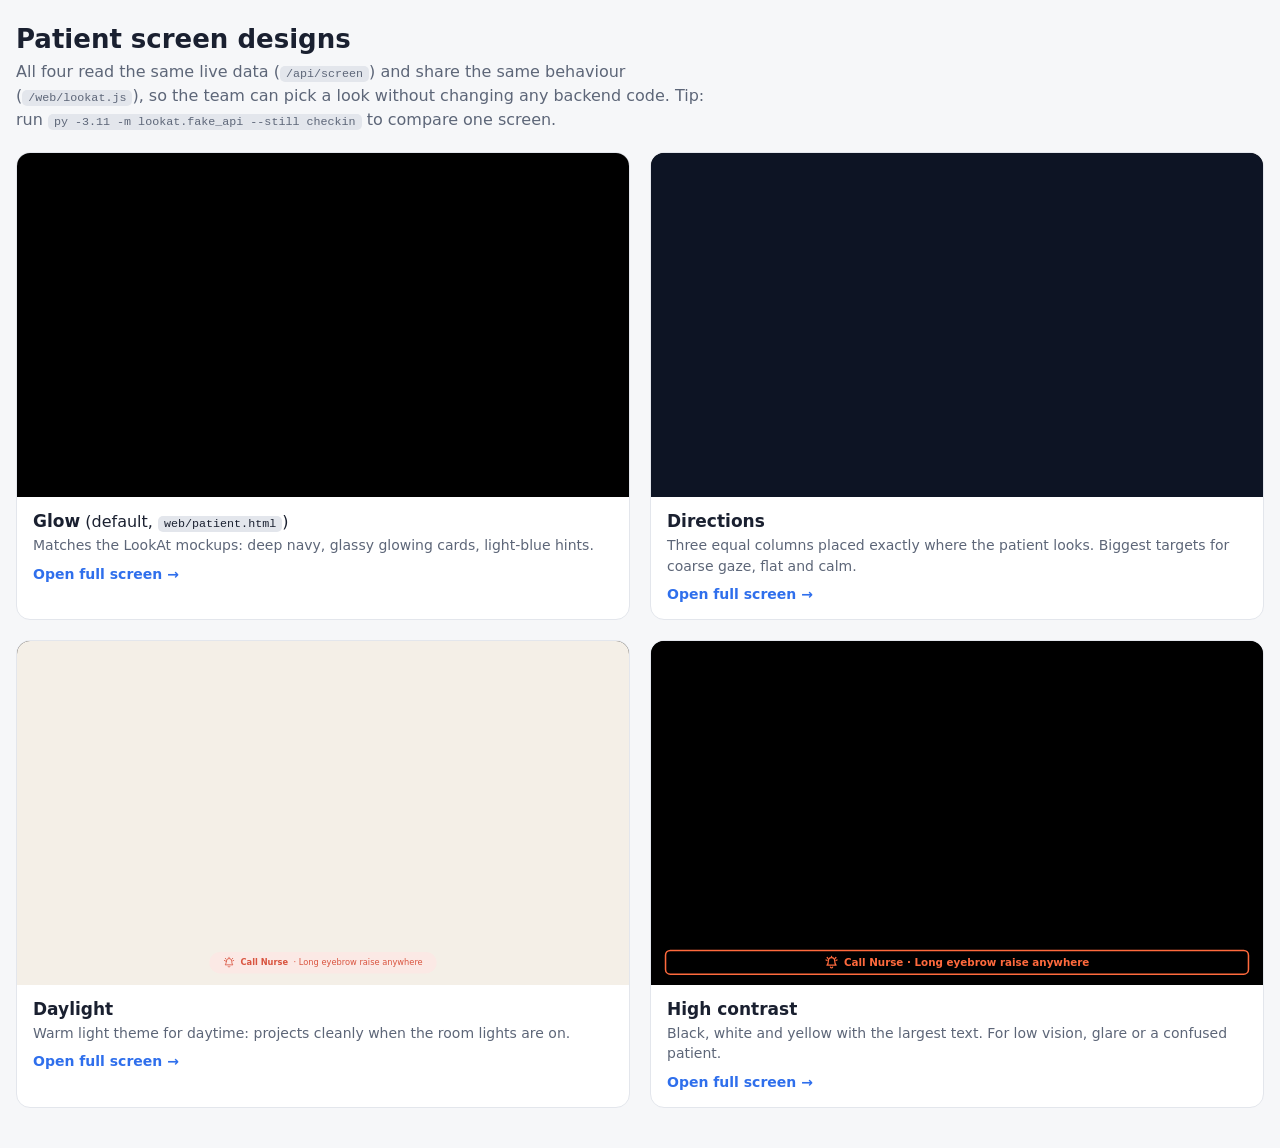
==== web/designs/index.html @ 631a0122 "D1: patient screen in web/ on the API contract + 3 alternative designs and a gallery" ====
<!doctype html>
<html lang="en">
<head>
<meta charset="utf-8">
<meta name="viewport" content="width=device-width, initial-scale=1">
<title>Patient Screen Designs</title>
<!-- Team-only page: the 4 patient-screen designs side by side, all live on the same /api/screen data.
     Open http://localhost:8000/web/designs/index.html while lookat.fake_api (or main.py) runs. -->
<style>
  :root { --bg: #f6f7f9; --card: #fff; --text: #1a2030; --muted: #5d6678; --line: #e3e6ec; --accent: #2f6fec; }
  @media (prefers-color-scheme: dark) {
    :root:not([data-theme="light"]) { --bg: #0f1420; --card: #171e2d; --text: #eef2fa; --muted: #98a3b8; --line: #263045; --accent: #7aa7ff; }
  }
  :root[data-theme="dark"] { --bg: #0f1420; --card: #171e2d; --text: #eef2fa; --muted: #98a3b8; --line: #263045; --accent: #7aa7ff; }
  * { box-sizing: border-box; }
  body { margin: 0; background: var(--bg); color: var(--text); font-family: "Segoe UI", system-ui, -apple-system, sans-serif; padding: 24px 16px 40px; }
  header { max-width: 1500px; margin: 0 auto 20px; }
  h1 { margin: 0 0 6px; font-size: 26px; }
  header p { margin: 0; color: var(--muted); line-height: 1.5; max-width: 70ch; }
  code { background: var(--line); padding: 1px 6px; border-radius: 5px; font-size: .9em; }
  .grid { max-width: 1500px; margin: 0 auto; display: grid; grid-template-columns: repeat(auto-fit, minmax(min(100%, 560px), 1fr)); gap: 20px; }
  figure { margin: 0; background: var(--card); border: 1px solid var(--line); border-radius: 14px; overflow: hidden; }
  .frame { position: relative; aspect-ratio: 16 / 9; overflow: hidden; background: #000; }
  .frame iframe { position: absolute; top: 0; left: 0; width: 1600px; height: 900px; border: 0; transform-origin: 0 0; pointer-events: none; }
  figcaption { padding: 14px 16px 16px; }
  figcaption b { font-size: 17px; }
  figcaption p { margin: 4px 0 8px; color: var(--muted); font-size: 14px; line-height: 1.45; }
  figcaption a { color: var(--accent); font-size: 14px; text-decoration: none; font-weight: 600; }
  figcaption a:hover { text-decoration: underline; }
</style>
</head>
<body>
<header>
  <h1>Patient screen designs</h1>
  <p>All four read the same live data (<code>/api/screen</code>) and share the same behaviour (<code>/web/lookat.js</code>), so the team can pick a look without changing any backend code. Tip: run <code>py -3.11 -m lookat.fake_api --still checkin</code> to compare one screen.</p>
</header>
<div class="grid">
  <figure>
    <div class="frame"><iframe src="/patient" title="Glow design" loading="lazy"></iframe></div>
    <figcaption><b>Glow</b> (default, <code>web/patient.html</code>)
      <p>Matches the LookAt mockups: deep navy, glassy glowing cards, light-blue hints.</p>
      <a href="/patient" target="_blank">Open full screen →</a></figcaption>
  </figure>
  <figure>
    <div class="frame"><iframe src="/web/designs/directions.html" title="Directions design" loading="lazy"></iframe></div>
    <figcaption><b>Directions</b>
      <p>Three equal columns placed exactly where the patient looks. Biggest targets for coarse gaze, flat and calm.</p>
      <a href="/web/designs/directions.html" target="_blank">Open full screen →</a></figcaption>
  </figure>
  <figure>
    <div class="frame"><iframe src="/web/designs/daylight.html" title="Daylight design" loading="lazy"></iframe></div>
    <figcaption><b>Daylight</b>
      <p>Warm light theme for daytime: projects cleanly when the room lights are on.</p>
      <a href="/web/designs/daylight.html" target="_blank">Open full screen →</a></figcaption>
  </figure>
  <figure>
    <div class="frame"><iframe src="/web/designs/contrast.html" title="High contrast design" loading="lazy"></iframe></div>
    <figcaption><b>High contrast</b>
      <p>Black, white and yellow with the largest text. For low vision, glare or a confused patient.</p>
      <a href="/web/designs/contrast.html" target="_blank">Open full screen →</a></figcaption>
  </figure>
</div>
<script>
  // scale each 1600x900 page down to fit its card
  function fit() {
    document.querySelectorAll(".frame").forEach((f) => {
      const s = f.clientWidth / 1600;
      f.querySelector("iframe").style.transform = `scale(${s})`;
    });
  }
  addEventListener("resize", fit);
  fit();
</script>
</body>
</html>
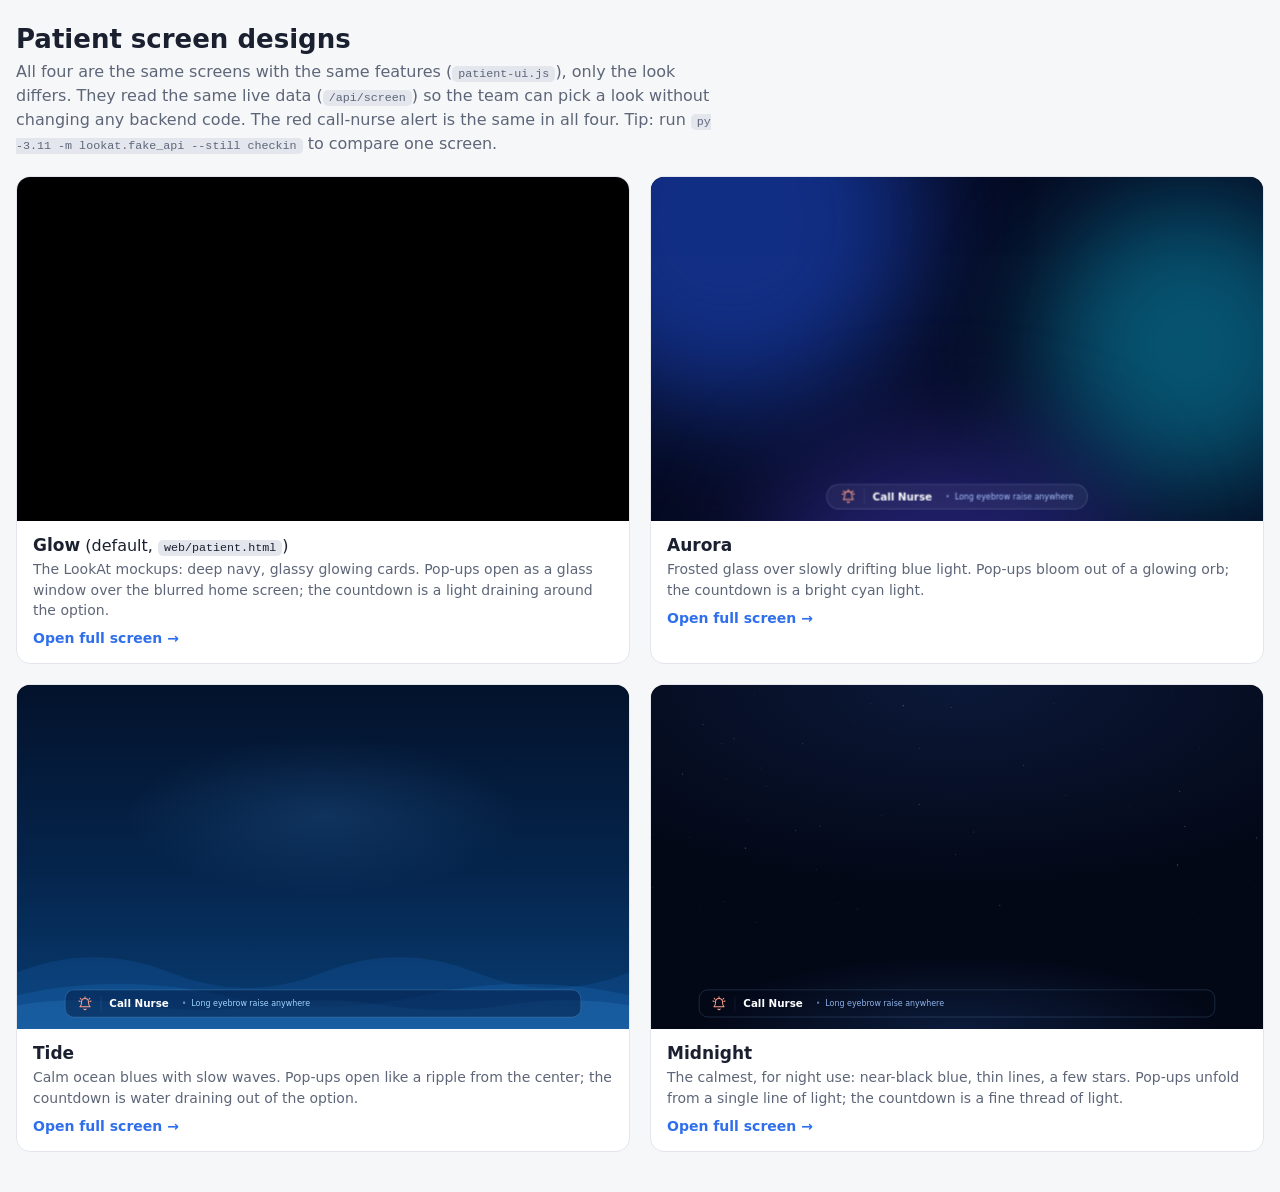
==== commit b2e359ff: "D1: pop-ups as windows, smoother countdown, shared patient UI + 3 blue designs" ====
--- a/web/designs/index.html
+++ b/web/designs/index.html
@@ -32,32 +32,32 @@
 <body>
 <header>
   <h1>Patient screen designs</h1>
-  <p>All four read the same live data (<code>/api/screen</code>) and share the same behaviour (<code>/web/lookat.js</code>), so the team can pick a look without changing any backend code. Tip: run <code>py -3.11 -m lookat.fake_api --still checkin</code> to compare one screen.</p>
+  <p>All four are the same screens with the same features (<code>patient-ui.js</code>), only the look differs. They read the same live data (<code>/api/screen</code>) so the team can pick a look without changing any backend code. The red call-nurse alert is the same in all four. Tip: run <code>py -3.11 -m lookat.fake_api --still checkin</code> to compare one screen.</p>
 </header>
 <div class="grid">
   <figure>
     <div class="frame"><iframe src="/patient" title="Glow design" loading="lazy"></iframe></div>
     <figcaption><b>Glow</b> (default, <code>web/patient.html</code>)
-      <p>Matches the LookAt mockups: deep navy, glassy glowing cards, light-blue hints.</p>
+      <p>The LookAt mockups: deep navy, glassy glowing cards. Pop-ups open as a glass window over the blurred home screen; the countdown is a light draining around the option.</p>
       <a href="/patient" target="_blank">Open full screen →</a></figcaption>
   </figure>
   <figure>
-    <div class="frame"><iframe src="/web/designs/directions.html" title="Directions design" loading="lazy"></iframe></div>
-    <figcaption><b>Directions</b>
-      <p>Three equal columns placed exactly where the patient looks. Biggest targets for coarse gaze, flat and calm.</p>
-      <a href="/web/designs/directions.html" target="_blank">Open full screen →</a></figcaption>
+    <div class="frame"><iframe src="/web/designs/aurora.html" title="Aurora design" loading="lazy"></iframe></div>
+    <figcaption><b>Aurora</b> 
+      <p>Frosted glass over slowly drifting blue light. Pop-ups bloom out of a glowing orb; the countdown is a bright cyan light.</p>
+      <a href="/web/designs/aurora.html" target="_blank">Open full screen →</a></figcaption>
   </figure>
   <figure>
-    <div class="frame"><iframe src="/web/designs/daylight.html" title="Daylight design" loading="lazy"></iframe></div>
-    <figcaption><b>Daylight</b>
-      <p>Warm light theme for daytime: projects cleanly when the room lights are on.</p>
-      <a href="/web/designs/daylight.html" target="_blank">Open full screen →</a></figcaption>
+    <div class="frame"><iframe src="/web/designs/tide.html" title="Tide design" loading="lazy"></iframe></div>
+    <figcaption><b>Tide</b> 
+      <p>Calm ocean blues with slow waves. Pop-ups open like a ripple from the center; the countdown is water draining out of the option.</p>
+      <a href="/web/designs/tide.html" target="_blank">Open full screen →</a></figcaption>
   </figure>
   <figure>
-    <div class="frame"><iframe src="/web/designs/contrast.html" title="High contrast design" loading="lazy"></iframe></div>
-    <figcaption><b>High contrast</b>
-      <p>Black, white and yellow with the largest text. For low vision, glare or a confused patient.</p>
-      <a href="/web/designs/contrast.html" target="_blank">Open full screen →</a></figcaption>
+    <div class="frame"><iframe src="/web/designs/midnight.html" title="Midnight design" loading="lazy"></iframe></div>
+    <figcaption><b>Midnight</b> 
+      <p>The calmest, for night use: near-black blue, thin lines, a few stars. Pop-ups unfold from a single line of light; the countdown is a fine thread of light.</p>
+      <a href="/web/designs/midnight.html" target="_blank">Open full screen →</a></figcaption>
   </figure>
 </div>
 <script>
